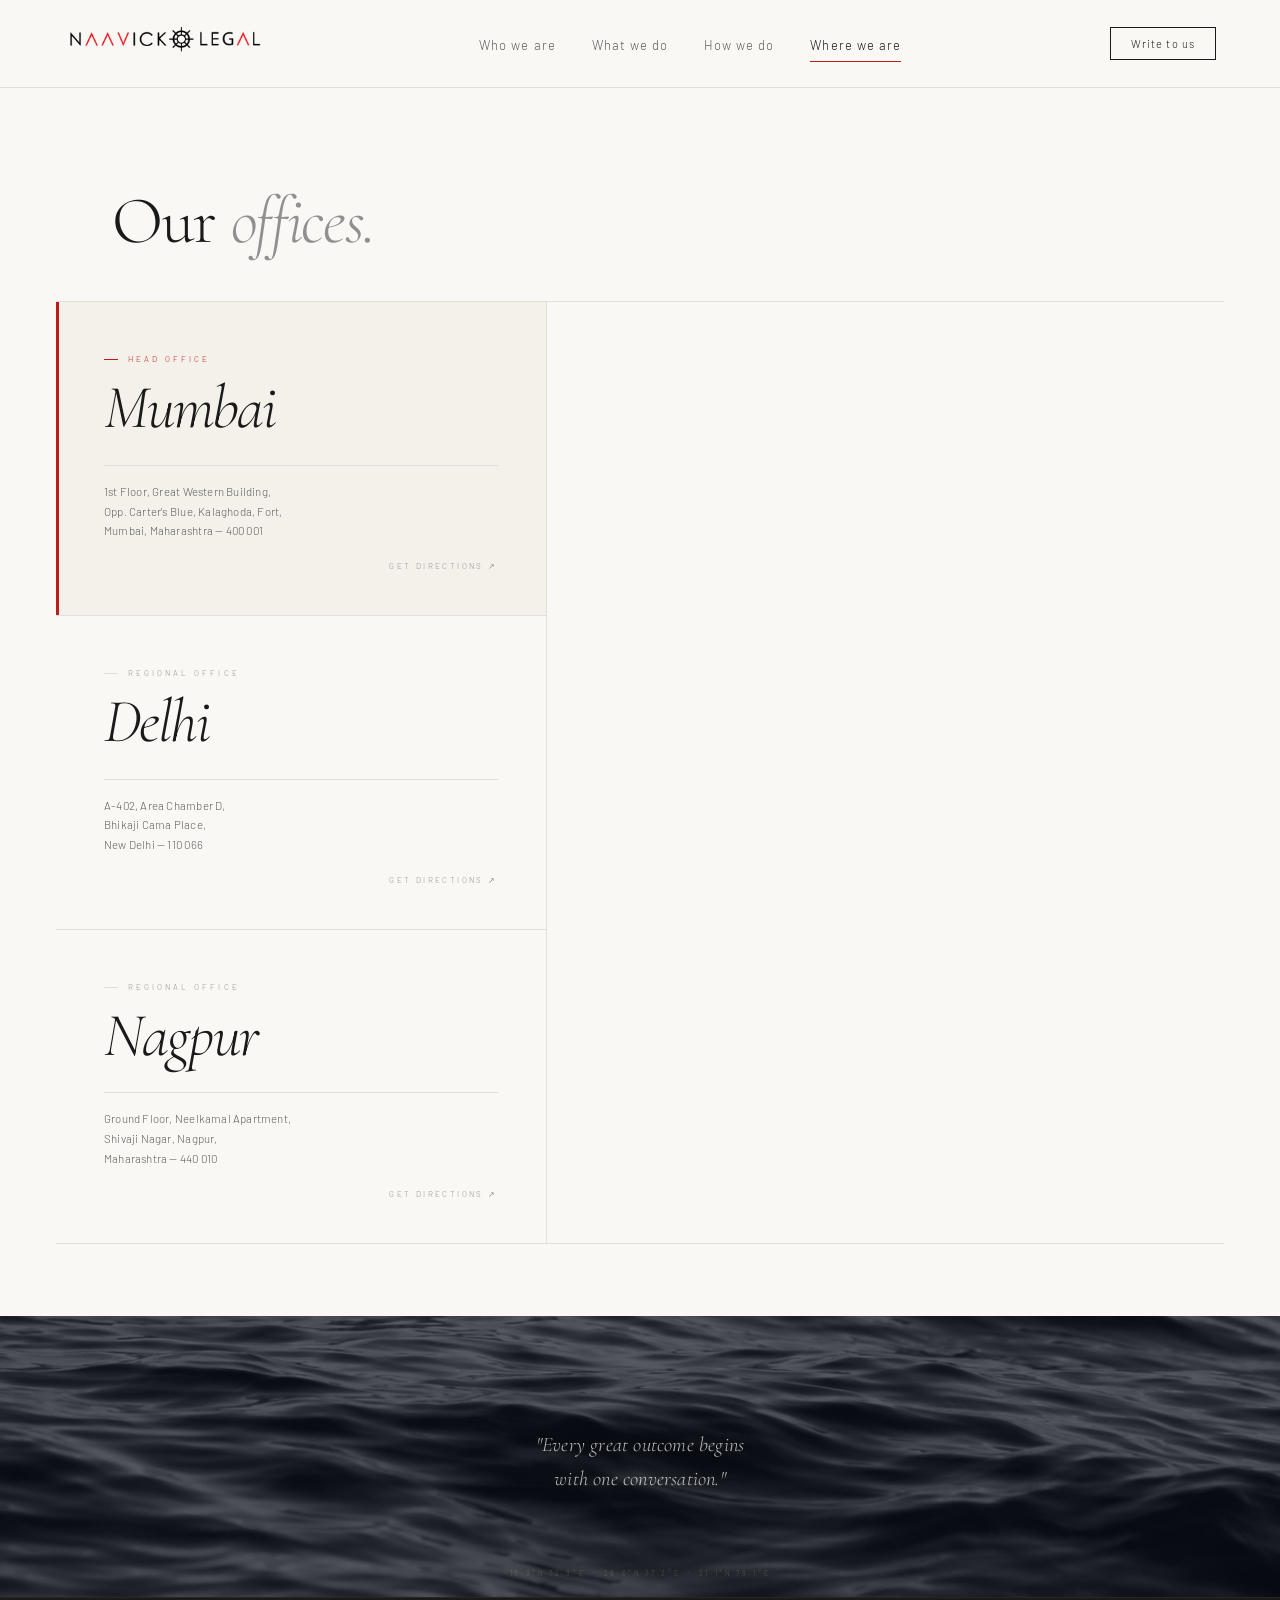
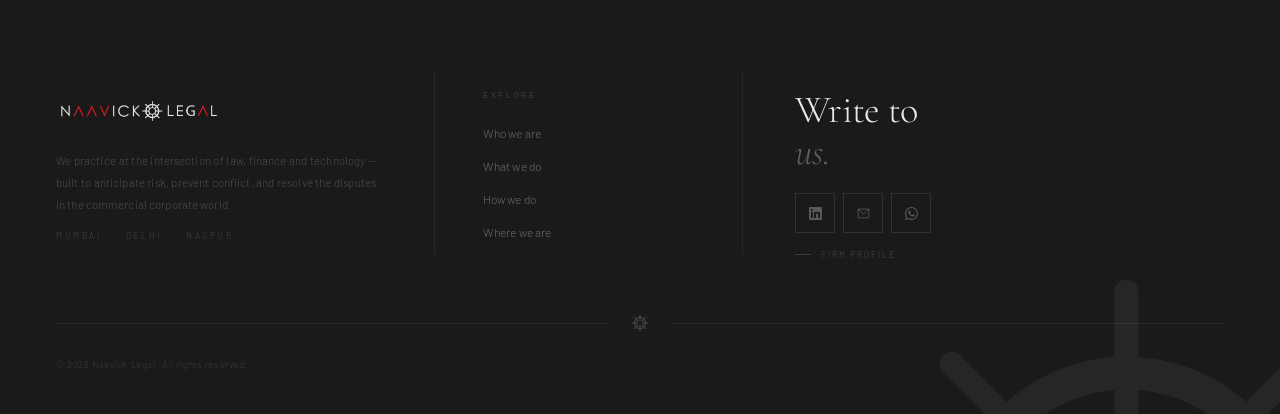
==== contact.html @ d9c9174e "Redesign contact page: water parallax closing, viewport-fit offices section - Replace closing statem" ====
<!DOCTYPE html>
<html lang="en">
<head>
<meta charset="UTF-8">
<meta name="viewport" content="width=device-width, initial-scale=1.0">
<title>Where We Are — Naavick Legal</title>
<link href="https://fonts.googleapis.com/css2?family=Cormorant+Garamond:ital,wght@0,300;0,400;0,500;1,300;1,400;1,500&family=Barlow:wght@100;200;300;400;500&display=swap" rel="stylesheet">
<link rel="stylesheet" href="style.css">
<style>

/* ── CHAPTER PATTERN ── */
.chap-band{
  padding:112px 56px 44px;
  border-bottom:0.5px solid var(--mist);
  position:relative;
}
.chap-h{
  font-family:'Cormorant Garamond',serif;
  font-weight:300;font-size:clamp(42px,5.2vw,72px);
  color:var(--ch);line-height:1.1;letter-spacing:-0.02em;
}
.chap-h em{font-style:italic;color:var(--st);}

/* ── OFFICES — light left / map right ── */
.where-inner{
  display:grid;
  grid-template-columns:42% 58%;
  border-bottom:0.5px solid var(--mist);
}
.office-list{
  background:var(--ww);
  border-right:0.5px solid var(--mist);
  display:flex;flex-direction:column;
}
.office-card{
  padding:52px 48px 44px;
  border-bottom:0.5px solid var(--mist);
  cursor:pointer;
  box-shadow:inset 3px 0 0 transparent;
  transition:box-shadow 0.35s ease,background 0.8s ease;
  position:relative;overflow:hidden;
  display:flex;flex-direction:column;
}
.office-card:last-child{border-bottom:none;}
/* court photo — reveals on hover */
.oc-img{
  position:absolute;inset:0;width:100%;height:100%;
  object-fit:cover;opacity:0;
  filter:grayscale(100%) brightness(0.45) contrast(1.1);
  transition:opacity 0.9s ease;pointer-events:none;z-index:0;
}
.office-card:hover{background:var(--ch);}
.office-card:hover .oc-img{opacity:1;}
.office-card.active{background:var(--iv);box-shadow:inset 3px 0 0 var(--crim);}
/* z-stacking */
.oc-header,.oc-city,.oc-addr,.oc-footer{position:relative;z-index:2;}
/* header row: label + index */
.oc-header{
  display:flex;justify-content:space-between;align-items:center;
  margin-bottom:16px;
}
.oc-tag{
  font-family:'Barlow',sans-serif;
  font-size:8px;letter-spacing:0.38em;text-transform:uppercase;
  color:var(--st);font-weight:300;
  display:flex;align-items:center;gap:10px;
  transition:color 0.6s ease;
}
.oc-tag::before{
  content:'';display:block;width:14px;height:0.5px;
  background:var(--mist);transition:background 0.6s ease;
}
.office-card.active .oc-tag{color:var(--crim);}
.office-card.active .oc-tag::before{background:var(--crim);}
.office-card:hover .oc-tag{color:rgba(255,255,255,0.55);}
.office-card:hover .oc-tag::before{background:rgba(255,255,255,0.3);}
.oc-index{
  font-family:'Barlow',sans-serif;font-size:9px;letter-spacing:0.16em;
  color:var(--mist);font-weight:300;transition:color 0.6s ease;
}
.office-card:hover .oc-index{color:rgba(255,255,255,0.2);}
/* city name — the visual anchor, large italic serif */
.oc-city{
  font-family:'Cormorant Garamond',serif;font-weight:300;font-style:italic;
  font-size:clamp(46px,4.8vw,68px);
  color:var(--ch);line-height:0.92;letter-spacing:-0.03em;
  margin-bottom:28px;
  transition:color 0.6s ease,text-shadow 0.6s ease;
}
.office-card:hover .oc-city{color:#fff;text-shadow:0 2px 20px rgba(0,0,0,0.9);}
/* address */
.oc-addr{
  font-size:11.5px;color:var(--mid);font-weight:300;
  line-height:1.72;letter-spacing:0.018em;
  border-top:0.5px solid var(--mist);padding-top:16px;
  margin-bottom:20px;
  transition:color 0.6s ease,border-color 0.6s ease;
}
.office-card:hover .oc-addr{color:rgba(255,255,255,0.72);border-top-color:rgba(255,255,255,0.15);}
/* footer: court note + directions */
.oc-footer{
  display:flex;justify-content:space-between;align-items:flex-end;
  margin-top:auto;
}
.oc-note{
  font-family:'Barlow',sans-serif;font-size:7.5px;
  letter-spacing:0.26em;text-transform:uppercase;
  color:transparent;font-weight:300;transition:color 0.6s ease;
}
.office-card:hover .oc-note{color:rgba(255,255,255,0.42);}
.oc-dir{
  font-family:'Barlow',sans-serif;font-size:8px;letter-spacing:0.3em;
  text-transform:uppercase;color:var(--st);
  text-decoration:none;transition:color 0.3s ease;flex-shrink:0;
}
.office-card:hover .oc-dir{color:rgba(255,255,255,0.65);}
.office-card:hover .oc-dir:hover{color:#fff;}
/* map panel */
.map-panel{position:relative;overflow:hidden;min-height:72vh;}
.city-map{
  position:absolute;inset:0;width:100%;height:100%;border:none;
  filter:grayscale(80%) contrast(1.04);opacity:0;
  transition:opacity 0.65s ease,filter 0.65s ease;pointer-events:none;
}
.city-map.active{opacity:1;pointer-events:auto;filter:grayscale(50%) contrast(1.04);}
.city-map.active:hover{filter:grayscale(0%) contrast(1.03);}

@media(max-width:960px){
  .where-inner{grid-template-columns:1fr;}
  .office-list{border-right:none;}
  .map-panel{min-height:320px;}
  .chap-band{padding:80px 28px 40px;}
  .office-card{padding:40px 28px 36px;}
  .oc-city{font-size:clamp(40px,9vw,60px);}
}

/* ── PULL-QUOTE CLOSING ── */
.pull-close{
  position:relative;overflow:hidden;
  padding:112px 56px 100px;
  text-align:center;
  display:flex;align-items:center;justify-content:center;
}
/* water image — oversized for strong parallax travel */
.pull-close-water{
  position:absolute;
  left:0;right:0;
  top:-40%;height:180%;
  pointer-events:none;will-change:transform;
  background:url('water texture.jpg') center center / cover no-repeat;
}
/* dark overlay so text reads over photo */
.pull-close::after{
  content:'';position:absolute;inset:0;pointer-events:none;z-index:1;
  background:rgba(4,10,20,0.58);
}
.pull-close-inner{position:relative;z-index:2;}
.pull-close-coords{
  position:absolute;bottom:20px;left:0;right:0;
  text-align:center;z-index:2;pointer-events:none;
  font-family:'Barlow',sans-serif;font-size:7px;letter-spacing:0.38em;
  text-transform:uppercase;color:rgba(255,255,255,0.2);font-weight:300;
}
.pull-close-quote{
  font-family:'Cormorant Garamond',serif;font-style:italic;font-weight:300;
  font-size:clamp(16px,1.6vw,22px);
  color:rgba(255,255,255,0.72);line-height:1.7;letter-spacing:0.01em;
  max-width:560px;margin:0 auto;
}
@media(max-width:960px){
  .pull-close{padding:36px 28px 32px;}
  .pull-close-quote{font-size:clamp(26px,7vw,40px);}
}
</style>
</head>
<body>

<!-- NAV -->
<nav class="site-nav light" id="siteNav">
  <a href="index.html" class="nav-logo">
    <img class="nav-logo-img nav-logo-white" src="brand assets/logo1-white.png" alt="Naavick Legal">
    <img class="nav-logo-img nav-logo-black" src="brand assets/logo1-black.png" alt="Naavick Legal">
  </a>
  <ul class="nav-links">
    <li><a href="who-we-are.html">Who we are</a></li>
    <li><a href="work.html">What we do</a></li>
    <li><a href="our-dna.html">How we do</a></li>
    <li><a href="contact.html" class="active">Where we are</a></li>
  </ul>
  <a href="mailto:office@naavick.com" class="nav-cta">Write to us</a>
  <div class="nav-mobile-btn" onclick="openMenu()"><span></span><span></span></div>
</nav>

<!-- MOBILE MENU -->
<div class="mobile-menu" id="mobileMenu">
  <div class="mobile-close" onclick="closeMenu()">Close ✕</div>
  <ul class="mobile-nav-links">
    <li><a href="who-we-are.html">Who we are</a></li>
    <li><a href="work.html">What we do</a></li>
    <li><a href="our-dna.html">How we do</a></li>
    <li><a href="contact.html">Where we are</a></li>
  </ul>
  <div class="mobile-nav-contact">
    office@naavick.com<br>+91 730 698 6335<br>Mumbai · Delhi · Nagpur
  </div>
</div>

<!-- HEADING -->
<section style="background:var(--ww);">
  <div class="chap-band">
    <h1 class="chap-h reveal">Our <em>offices.</em></h1>
  </div>

  <!-- OFFICES SPLIT — cards left, interactive map right -->
  <div class="where-inner">

    <!-- left: office cards -->
    <div class="office-list">

      <div class="office-card active reveal" data-city="0">
        <img class="oc-img" src="Bombay High Court.jpg" alt="">
        <div class="oc-header">
          <div class="oc-tag">Head Office</div>
        </div>
        <div class="oc-city">Mumbai</div>
        <div class="oc-addr">1st Floor, Great Western Building,<br>Opp. Carter's Blue, Kalaghoda, Fort,<br>Mumbai, Maharashtra — 400 001</div>
        <div class="oc-footer">
          <span class="oc-note">Bombay High Court · Original Side</span>
          <a class="oc-dir" href="https://maps.google.com/maps?q=Great+Western+Building,+Kalaghoda,+Fort,+Mumbai+400001" target="_blank" rel="noopener">Get directions ↗</a>
        </div>
      </div>

      <div class="office-card reveal reveal-d1" data-city="1">
        <img class="oc-img" src="Delhi Supreme Court.jpg" alt="" style="object-position:top;">
        <div class="oc-header">
          <div class="oc-tag">Regional Office</div>
        </div>
        <div class="oc-city">Delhi</div>
        <div class="oc-addr">A-402, Area Chamber D,<br>Bhikaji Cama Place,<br>New Delhi — 110 066</div>
        <div class="oc-footer">
          <span class="oc-note">Supreme Court of India</span>
          <a class="oc-dir" href="https://maps.google.com/maps?q=A-402,+Bhikaji+Cama+Place,+New+Delhi+110066" target="_blank" rel="noopener">Get directions ↗</a>
        </div>
      </div>

      <div class="office-card reveal reveal-d2" data-city="2">
        <img class="oc-img" src="High Court, Nagpur Bench.jpg" alt="">
        <div class="oc-header">
          <div class="oc-tag">Regional Office</div>
        </div>
        <div class="oc-city">Nagpur</div>
        <div class="oc-addr">Ground Floor, Neelkamal Apartment,<br>Shivaji Nagar, Nagpur,<br>Maharashtra — 440 010</div>
        <div class="oc-footer">
          <span class="oc-note">Nagpur Bench · Bombay High Court</span>
          <a class="oc-dir" href="https://maps.google.com/maps?q=Neelkamal+Apartment,+Shivaji+Nagar,+Nagpur+440010" target="_blank" rel="noopener">Get directions ↗</a>
        </div>
      </div>

    </div>

    <!-- right: large interactive map — fades between cities -->
    <div class="map-panel">
      <iframe class="city-map active"
        src="https://maps.google.com/maps?q=Great+Western+Building,+Kalaghoda,+Fort,+Mumbai,+Maharashtra+400001&t=&z=16&ie=UTF8&iwloc=&output=embed"
        loading="lazy" referrerpolicy="no-referrer-when-downgrade"></iframe>
      <iframe class="city-map"
        src="https://maps.google.com/maps?q=Bhikaji+Cama+Place,+New+Delhi+110066&t=&z=15&ie=UTF8&iwloc=&output=embed"
        loading="lazy" referrerpolicy="no-referrer-when-downgrade"></iframe>
      <iframe class="city-map"
        src="https://maps.google.com/maps?q=Shivaji+Nagar,+Nagpur,+Maharashtra+440010&t=&z=15&ie=UTF8&iwloc=&output=embed"
        loading="lazy" referrerpolicy="no-referrer-when-downgrade"></iframe>
    </div>

  </div>

</section>

<!-- CLOSING PULL QUOTE -->
<section class="pull-close">
  <div class="pull-close-water" id="pullWater" aria-hidden="true"></div>
  <div class="pull-close-inner">
    <p class="pull-close-quote reveal">"Every great outcome begins<br>with one conversation."</p>
  </div>
  <span class="pull-close-coords" aria-hidden="true">18.9°N 72.8°E &nbsp;·&nbsp; 28.6°N 77.2°E &nbsp;·&nbsp; 21.1°N 79.1°E</span>
</section>

<!-- FOOTER -->
<footer>
  <img class="footer-ghost-wheel" src="brand assets/wheel-element-white.png" aria-hidden="true" alt="">
  <div class="footer-main">
    <div class="footer-brand">
      <img src="brand assets/logo1-white.png" class="footer-logo" alt="Naavick Legal">
      <p class="footer-tagline">We practice at the intersection of law, finance and technology — built to anticipate risk, prevent conflict, and resolve the disputes in the commercial corporate world.</p>
      <div class="footer-cities">
        <span>Mumbai</span><span class="footer-city-sep">·</span>
        <span>Delhi</span><span class="footer-city-sep">·</span>
        <span>Nagpur</span>
      </div>
    </div>
    <div class="footer-nav-col">
      <div class="footer-col-title">Explore</div>
      <ul class="footer-links">
        <li><a href="who-we-are.html">Who we are</a></li>
        <li><a href="work.html">What we do</a></li>
        <li><a href="our-dna.html">How we do</a></li>
        <li><a href="contact.html">Where we are</a></li>
      </ul>
    </div>
    <div class="footer-cta-col">
      <h3 class="footer-cta-h">Write to<br><em>us.</em></h3>
      <div class="footer-icons">
        <a href="https://www.linkedin.com/company/naavicklegal" target="_blank" class="footer-icon" aria-label="LinkedIn">
          <svg width="13" height="13" viewBox="0 0 24 24" fill="currentColor"><path d="M20.447 20.452h-3.554v-5.569c0-1.328-.027-3.037-1.852-3.037-1.853 0-2.136 1.445-2.136 2.939v5.667H9.351V9h3.414v1.561h.046c.477-.9 1.637-1.85 3.37-1.85 3.601 0 4.267 2.37 4.267 5.455v6.286zM5.337 7.433a2.062 2.062 0 01-2.063-2.065 2.064 2.064 0 112.063 2.065zm1.782 13.019H3.555V9h3.564v11.452zM22.225 0H1.771C.792 0 0 .774 0 1.729v20.542C0 23.227.792 24 1.771 24h20.451C23.2 24 24 23.227 24 22.271V1.729C24 .774 23.2 0 22.222 0h.003z"/></svg>
        </a>
        <a href="mailto:office@naavick.com" class="footer-icon" aria-label="Email">
          <svg width="13" height="13" viewBox="0 0 24 24" fill="none" stroke="currentColor" stroke-width="1.5"><rect x="2" y="4" width="20" height="16" rx="1"/><polyline points="2,4 12,13 22,4"/></svg>
        </a>
        <a href="https://wa.me/919644532091" target="_blank" class="footer-icon" aria-label="WhatsApp"><svg width="13" height="13" viewBox="0 0 24 24" fill="currentColor"><path d="M17.472 14.382c-.297-.149-1.758-.867-2.03-.967-.273-.099-.471-.148-.67.15-.197.297-.767.966-.94 1.164-.173.199-.347.223-.644.075-.297-.15-1.255-.463-2.39-1.475-.883-.788-1.48-1.761-1.653-2.059-.173-.297-.018-.458.13-.606.134-.133.298-.347.446-.52.149-.174.198-.298.298-.497.099-.198.05-.371-.025-.52-.075-.149-.669-1.612-.916-2.207-.242-.579-.487-.5-.669-.51-.173-.008-.371-.01-.57-.01-.198 0-.52.074-.792.372-.272.297-1.04 1.016-1.04 2.479 0 1.462 1.065 2.875 1.213 3.074.149.198 2.096 3.2 5.077 4.487.709.306 1.262.489 1.694.625.712.227 1.36.195 1.871.118.571-.085 1.758-.719 2.006-1.413.248-.694.248-1.289.173-1.413-.074-.124-.272-.198-.57-.347m-5.421 7.403h-.004a9.87 9.87 0 01-5.031-1.378l-.361-.214-3.741.982.998-3.648-.235-.374a9.86 9.86 0 01-1.51-5.26c.001-5.45 4.436-9.884 9.888-9.884 2.64 0 5.122 1.03 6.988 2.898a9.825 9.825 0 012.893 6.994c-.003 5.45-4.437 9.884-9.885 9.884m8.413-18.297A11.815 11.815 0 0012.05 0C5.495 0 .16 5.335.157 11.892c0 2.096.547 4.142 1.588 5.945L.057 24l6.305-1.654a11.882 11.882 0 005.683 1.448h.005c6.554 0 11.89-5.335 11.893-11.893a11.821 11.821 0 00-3.48-8.413z"/></svg></a>
      </div>
      <a href="Naavick_Legal_Profile.pdf" target="_blank" class="footer-profile-bar">Firm Profile</a>
    </div>
  </div>
  <div class="footer-divider">
    <div class="footer-div-line"></div>
    <div class="footer-div-wheel">
      <img src="brand assets/wheel-element-white.png" class="footer-div-wheel-img" aria-hidden="true" alt="">
    </div>
    <div class="footer-div-line"></div>
  </div>
  <div class="footer-bottom">
    <span class="footer-copy">© 2026 Naavick Legal. All rights reserved.</span>
  </div>
</footer>

<script src="script.js"></script>
<script>
(function(){

  /* map switching */
  var cards = document.querySelectorAll('.office-card');
  var maps  = document.querySelectorAll('.city-map');
  cards.forEach(function(card,i){
    card.addEventListener('click',function(e){
      if(e.target.classList.contains('oc-dir')) return;
      cards.forEach(function(c){c.classList.remove('active');});
      maps.forEach(function(m){m.classList.remove('active');});
      card.classList.add('active');
      if(maps[i]) maps[i].classList.add('active');
    });
  });

  /* strong parallax on water photo */
  var water=document.getElementById('pullWater');
  if(water){
    var waterSec=water.closest('section');
    function driftWater(){
      var r=waterSec.getBoundingClientRect(),vh=window.innerHeight;
      if(r.bottom<0||r.top>vh) return;
      var p=(vh-r.top)/(r.height+vh);
      water.style.transform='translateY('+((p-0.5)*320)+'px)';
    }
    window.addEventListener('scroll',driftWater,{passive:true});
    driftWater();
  }

})();
</script>
</body>
</html>
---- style.css ----
/* ═════════════════════════════════════════════
   NAAVICK LEGAL — Global Stylesheet
   Direction A · Ultra Minimal Corporate Luxury
   ═════════════════════════════════════════════ */

*,*::before,*::after{margin:0;padding:0;box-sizing:border-box}

:root{
  --ink:#0D0D0D;
  --ch:#1A1A1A;
  --gph:#222;
  --sl:#363636;
  --mid:#5E5E5E;
  --st:#909090;
  --sv:#BDBDBD;
  --mist:#E2DFDA;
  --ln:#EDEBE4;
  --iv:#F4F1EA;
  --ww:#F9F8F4;
  --cr:#FCFBF8;
  --crim:#BF1B1B;
  --crim-deep:#9A1515;
  --navy:#0A1726;
  --gold:#B08D57;
}

html{scroll-behavior:smooth;font-size:16px;overflow-x:clip;}

body{
  font-family:'Barlow',sans-serif;
  font-weight:300;
  background:var(--ww);
  color:var(--ch);
  -webkit-font-smoothing:antialiased;
  overflow-x:hidden;
}

::selection{background:var(--crim);color:var(--ww)}

a{color:inherit;text-decoration:none}
button{font-family:inherit;cursor:pointer;border:none;background:none;color:inherit}

/* ─── INLINE WHEEL SVG (used as monogram) ─── */
.wheel-svg{display:block;flex-shrink:0}

/* ─── NAV ─── */
nav.site-nav{
  position:fixed;top:0;left:0;right:0;z-index:200;
  height:88px;
  display:flex;align-items:center;justify-content:space-between;
  padding:0 64px;
  transition:background .35s ease,border-color .35s ease;
}
nav.site-nav.scrolled,
nav.site-nav.light{
  background:rgba(249,248,244,0.96);
  backdrop-filter:blur(16px);
  border-bottom:0.5px solid var(--mist);
}
.nav-logo{
  display:flex;align-items:center;gap:10px;
  font-family:'Cormorant Garamond',serif;
  font-weight:300;font-size:15px;
  letter-spacing:0.2em;text-transform:uppercase;
  color:rgba(255,255,255,0.92);
  transition:color .3s;
}
.nav-logo .r{color:var(--crim)}
nav.site-nav.scrolled .nav-logo,
nav.site-nav.light .nav-logo{color:var(--ch)}

.nav-logo-img{
  height:110px;width:auto;display:block;
  transition:opacity .3s;
}
.nav-logo-black{display:none}
nav.site-nav.scrolled .nav-logo-white,
nav.site-nav.light .nav-logo-white{display:none}
nav.site-nav.scrolled .nav-logo-black,
nav.site-nav.light .nav-logo-black{display:block}

.nav-links{display:flex;align-items:center;gap:36px;list-style:none}
.nav-links a{
  font-size:13px;letter-spacing:0.08em;text-transform:none;
  color:rgba(255,255,255,0.5);font-weight:300;
  transition:color .2s;
  position:relative;
  padding:6px 0;
}
nav.site-nav.scrolled .nav-links a,
nav.site-nav.light .nav-links a{color:var(--mid)}
.nav-links a:hover{color:rgba(255,255,255,0.95)}
nav.site-nav.scrolled .nav-links a:hover,
nav.site-nav.light .nav-links a:hover{color:var(--ch)}
.nav-links a.active{color:rgba(255,255,255,0.95)}
nav.site-nav.scrolled .nav-links a.active,
nav.site-nav.light .nav-links a.active{color:var(--ch)}
.nav-links a.active::after{
  content:'';position:absolute;bottom:-2px;left:0;right:0;
  height:0.5px;background:var(--crim);
}

.nav-cta{
  font-size:11px;letter-spacing:0.1em;text-transform:none;
  color:rgba(255,255,255,0.88);font-weight:300;
  border:0.5px solid rgba(255,255,255,0.3);
  padding:9px 20px;transition:all .22s;
}
nav.site-nav.scrolled .nav-cta,
nav.site-nav.light .nav-cta{color:var(--ch);border-color:var(--ch)}
.nav-cta:hover{background:rgba(255,255,255,0.1)}
nav.site-nav.scrolled .nav-cta:hover,
nav.site-nav.light .nav-cta:hover{background:var(--ch);color:var(--ww)}

.nav-mobile-btn{
  display:none;flex-direction:column;gap:5px;
  cursor:pointer;padding:6px;
}
.nav-mobile-btn span{
  display:block;width:22px;height:0.5px;
  background:rgba(255,255,255,0.85);transition:background .3s;
}
nav.site-nav.scrolled .nav-mobile-btn span,
nav.site-nav.light .nav-mobile-btn span{background:var(--ch)}

/* ─── MOBILE MENU ─── */
.mobile-menu{
  position:fixed;top:0;right:0;width:100%;height:100vh;
  background:var(--ch);z-index:500;
  display:flex;flex-direction:column;justify-content:center;
  padding:0 40px;
  transform:translateX(100%);
  transition:transform .45s cubic-bezier(0.16,1,0.3,1);
}
.mobile-menu.open{transform:translateX(0)}
.mobile-close{
  position:absolute;top:24px;right:28px;
  font-size:10px;letter-spacing:0.22em;text-transform:uppercase;
  color:rgba(255,255,255,0.45);font-weight:300;
  cursor:pointer;transition:color .2s;
}
.mobile-close:hover{color:rgba(255,255,255,0.9)}
.mobile-nav-links{list-style:none}
.mobile-nav-links li{border-bottom:0.5px solid rgba(255,255,255,0.07)}
.mobile-nav-links a{
  display:block;padding:24px 0;
  font-family:'Cormorant Garamond',serif;
  font-weight:300;font-size:clamp(32px,6vw,52px);
  color:rgba(255,255,255,0.78);
  letter-spacing:-0.015em;transition:color .2s;
}
.mobile-nav-links a:hover{color:rgba(255,255,255,0.98)}
.mobile-nav-contact{
  margin-top:40px;
  font-size:10px;letter-spacing:0.18em;text-transform:uppercase;
  color:rgba(255,255,255,0.28);font-weight:300;line-height:1.9;
}

/* ─── SECTIONS ─── */
section{padding:72px 56px;display:flex;flex-direction:column;justify-content:flex-start;scroll-margin-top:120px;}
.sec{padding:72px 56px;border-bottom:0.5px solid var(--mist);position:relative;display:flex;flex-direction:column;justify-content:flex-start;}
.sec-dark{background:var(--ch);border-color:rgba(255,255,255,0.06);}
.sec-navy{background:var(--navy);border-color:rgba(255,255,255,0.05);}
.sec-alt{background:var(--iv);}
.sec-ink{background:var(--ink);border-color:rgba(255,255,255,0.04);}

.ch-label{
  font-size:9px;letter-spacing:0.44em;text-transform:uppercase;
  color:var(--st);font-weight:400;
  display:flex;align-items:center;gap:14px;
  margin-bottom:24px;
}
.ch-label::before{
  content:'';display:block;
  width:18px;height:0.5px;background:var(--crim);flex-shrink:0;
}
.ch-label.l{color:rgba(255,255,255,0.25)}

.sh{
  font-family:'Cormorant Garamond',serif;
  font-weight:300;font-size:clamp(42px,5.2vw,72px);
  color:var(--ch);line-height:1.1;letter-spacing:-0.02em;margin-bottom:28px;
}
.sh.l{color:rgba(255,255,255,0.93)}
.sh em{font-style:italic;color:var(--st)}
.sh.l em{color:rgba(255,255,255,0.28)}

.section-intro{
  font-size:15px;color:var(--mid);
  line-height:1.8;font-weight:300;
  max-width:560px;margin-top:0;margin-bottom:40px;
}
.section-intro.l{color:rgba(255,255,255,0.4)}

/* ─── MARQUEE ─── */
.marquee-wrap{
  background:var(--crim);
  height:44px;overflow:hidden;
  display:flex;align-items:center;
}
.marquee-track{
  display:flex;gap:0;
  animation:marquee 32s linear infinite;
  white-space:nowrap;
}
.marquee-item{
  font-size:9px;letter-spacing:0.32em;text-transform:uppercase;
  color:rgba(255,255,255,0.78);font-weight:300;
  padding:0 32px;
  border-right:0.5px solid rgba(255,255,255,0.2);
}
@keyframes marquee{
  from{transform:translateX(0)}
  to{transform:translateX(-50%)}
}

/* ─── FOOTER ─── */
footer{
  background:var(--ch);
  padding:72px 56px 44px;
  border-top:0.5px solid rgba(255,255,255,0.05);
  position:relative;overflow:hidden;
}
.footer-ghost-wheel{
  position:absolute;
  right:-14vw;top:50%;
  width:52vw;height:52vw;
  opacity:0.055;pointer-events:none;
  object-fit:contain;
  transform-origin:center center;
  animation:footerWheelSpin 400s linear infinite;
}
@keyframes footerWheelSpin{
  from{transform:translateY(-50%) rotate(0deg)}
  to{transform:translateY(-50%) rotate(360deg)}
}
.footer-main{
  display:grid;
  grid-template-columns:1.1fr 0.9fr 1.4fr;
  gap:0;align-items:start;
}
.footer-logo{
  height:90px;width:auto;display:block;
  margin-bottom:0;opacity:0.88;
}
.footer-brand{padding-right:52px;}
.footer-nav-col{
  padding:20px 48px 0;
  border-left:0.5px solid rgba(255,255,255,0.06);
  border-right:0.5px solid rgba(255,255,255,0.06);
}
.footer-cta-col{padding-left:52px;padding-top:20px;}
.footer-tagline{
  font-size:11.5px;color:rgba(255,255,255,0.22);
  font-weight:300;line-height:1.9;
  max-width:320px;letter-spacing:0.01em;margin-bottom:14px;margin-top:-10px;
  text-align:justify;
}
.footer-cities{
  display:flex;align-items:center;gap:10px;
  font-size:8.5px;letter-spacing:0.3em;text-transform:uppercase;
  color:rgba(255,255,255,0.18);font-weight:300;
}
.footer-city-sep{color:var(--crim);}
.footer-col-title{
  font-size:8px;letter-spacing:0.34em;text-transform:uppercase;
  color:rgba(255,255,255,0.2);font-weight:400;margin-bottom:22px;
}
.footer-links{list-style:none;}
.footer-links li{margin-bottom:14px;}
.footer-links a{
  font-size:12px;color:rgba(255,255,255,0.35);
  font-weight:300;transition:color .2s;letter-spacing:0.01em;
  text-decoration:none;
}
.footer-links a:hover{color:rgba(255,255,255,0.82);}
.footer-cta-h{
  font-family:'Cormorant Garamond',serif;
  font-weight:300;font-size:clamp(28px,3vw,42px);
  color:rgba(255,255,255,0.9);line-height:1.08;
  letter-spacing:-0.018em;margin-bottom:20px;
}
.footer-cta-h em{
  display:block;font-style:italic;
  color:rgba(255,255,255,0.3);
}
.footer-profile-bar{
  display:inline-flex;align-items:center;gap:10px;
  margin-top:16px;
  font-size:8.5px;letter-spacing:0.22em;text-transform:uppercase;
  color:rgba(255,255,255,0.22);font-weight:300;
  text-decoration:none;
  transition:color .22s;
}
.footer-profile-bar::before{
  content:'';display:block;
  width:16px;height:0.5px;
  background:rgba(255,255,255,0.15);
  flex-shrink:0;
  transition:background .22s,width .22s;
}
.footer-profile-bar:hover{color:rgba(255,255,255,0.5);}
.footer-profile-bar:hover::before{background:var(--crim);width:22px;}
.footer-icons{display:flex;gap:8px;}
.footer-icon{
  width:40px;height:40px;
  border:0.5px solid rgba(255,255,255,0.1);
  display:flex;align-items:center;justify-content:center;
  text-decoration:none;color:rgba(255,255,255,0.28);
  transition:border-color .22s,color .22s;
}
.footer-icon:hover{
  border-color:rgba(255,255,255,0.28);
  color:rgba(255,255,255,0.72);
}
.footer-divider{
  display:flex;align-items:center;
  margin:52px 0 24px;
}
.footer-div-line{flex:1;height:0.5px;background:rgba(255,255,255,0.07);}
.footer-div-wheel{
  padding:0 20px;
  display:flex;align-items:center;
}
.footer-div-wheel-img{
  width:22px;height:22px;
  object-fit:contain;
  opacity:0.2;
}
.footer-bottom{
  display:flex;justify-content:space-between;align-items:center;
  flex-wrap:wrap;gap:16px;
}
.footer-copy{
  font-size:9.5px;color:rgba(255,255,255,0.14);
  font-weight:300;letter-spacing:0.06em;
}
.footer-legal{
  font-size:9.5px;color:rgba(255,255,255,0.1);
  font-weight:300;letter-spacing:0.04em;
}

/* ─── REVEAL ON SCROLL ─── */
.reveal{
  opacity:0;transform:translateY(24px);
  transition:opacity .65s ease,transform .65s ease;
}
.reveal.visible{opacity:1;transform:translateY(0)}
.reveal-d1{transition-delay:80ms}
.reveal-d2{transition-delay:160ms}
.reveal-d3{transition-delay:240ms}
.reveal-d4{transition-delay:320ms}
.reveal-d5{transition-delay:400ms}

/* ─── BUTTONS ─── */
.btn{
  display:inline-block;
  font-family:'Barlow',sans-serif;
  font-size:10px;font-weight:300;
  letter-spacing:0.2em;text-transform:uppercase;
  padding:13px 28px;transition:all .22s;
  border:0.5px solid var(--ch);
  color:var(--ch);
}
.btn:hover{background:var(--ch);color:var(--ww)}
.btn-dark{border-color:rgba(255,255,255,0.3);color:rgba(255,255,255,0.85)}
.btn-dark:hover{background:rgba(255,255,255,0.08);color:var(--ww)}
.btn-ghost{
  font-size:10px;letter-spacing:0.16em;text-transform:uppercase;
  color:var(--st);font-weight:300;transition:color .2s;
}
.btn-ghost:hover{color:var(--ch)}
.btn-ghost.l{color:rgba(255,255,255,0.32)}
.btn-ghost.l:hover{color:rgba(255,255,255,0.85)}

/* ─── PAGE HEADER (used on inner pages) ─── */
.page-header{
  min-height:calc(100vh - 88px);
  background:var(--ch);
  display:flex;flex-direction:column;justify-content:center;
  padding:88px 56px 88px;
  position:relative;overflow:hidden;
}
.page-header-grid{
  position:absolute;inset:0;
  background-image:
    linear-gradient(rgba(255,255,255,0.02) 1px,transparent 1px),
    linear-gradient(90deg,rgba(255,255,255,0.02) 1px,transparent 1px);
  background-size:80px 80px;pointer-events:none;
}
.page-header-wheel{
  position:absolute;
  right:-6vw;top:50%;
  transform:translateY(-50%);
  width:42vw;height:42vw;
  opacity:0.035;pointer-events:none;
}
.page-eyebrow{
  font-size:9px;letter-spacing:0.42em;text-transform:uppercase;
  color:rgba(255,255,255,0.3);font-weight:300;margin-bottom:32px;
  position:relative;
}
.page-title{
  font-family:'Cormorant Garamond',serif;
  font-weight:300;font-size:clamp(48px,8vw,110px);
  color:rgba(255,255,255,0.95);
  line-height:0.94;letter-spacing:-0.025em;
  position:relative;max-width:920px;
}
.page-title em{font-style:italic;color:rgba(255,255,255,0.3)}
.page-subtitle{
  font-size:14px;color:rgba(255,255,255,0.4);
  line-height:1.9;font-weight:300;
  max-width:520px;margin-top:32px;position:relative;
}

/* ─── RESPONSIVE ─── */
@media(max-width:960px){
  nav.site-nav{padding:0 28px}
  .nav-links,.nav-cta{display:none}
  .nav-mobile-btn{display:flex}
  .sec{padding:72px 28px}
  .page-header{padding:120px 28px 60px}
  footer{padding:56px 28px 32px}
  .footer-main{grid-template-columns:1fr 1fr;gap:0}
  .footer-brand{padding-right:32px;}
  .footer-nav-col{padding:0 32px;}
  .footer-cta-col{padding-left:0;border-left:none;grid-column:1/-1;border-top:0.5px solid rgba(255,255,255,0.06);padding-top:32px;margin-top:32px;}
  .footer-cta-h{font-size:clamp(24px,4vw,36px);}
}
@media(max-width:600px){
  .footer-main{grid-template-columns:1fr;}
  .footer-bottom{flex-direction:column;align-items:flex-start;}
}

/* ─── PAGE TRANSITION ─── */
#pt{
  position:fixed;inset:0;z-index:9999;
  background:rgba(10,10,10,0.76);
  backdrop-filter:blur(18px) saturate(0.12);
  -webkit-backdrop-filter:blur(18px) saturate(0.12);
  display:flex;align-items:center;justify-content:center;
  opacity:0;
  pointer-events:none;
  transition:opacity 220ms cubic-bezier(0.25,0,0.1,1);
}
#pt.pt-visible{opacity:1;pointer-events:all;}
#pt-w{
  width:8vmin;height:8vmin;
  -webkit-mask:url('brand assets/wheel-element-1.png') center/contain no-repeat;
  mask:url('brand assets/wheel-element-1.png') center/contain no-repeat;
  background:#8E1B1B;
  will-change:transform,opacity;
}
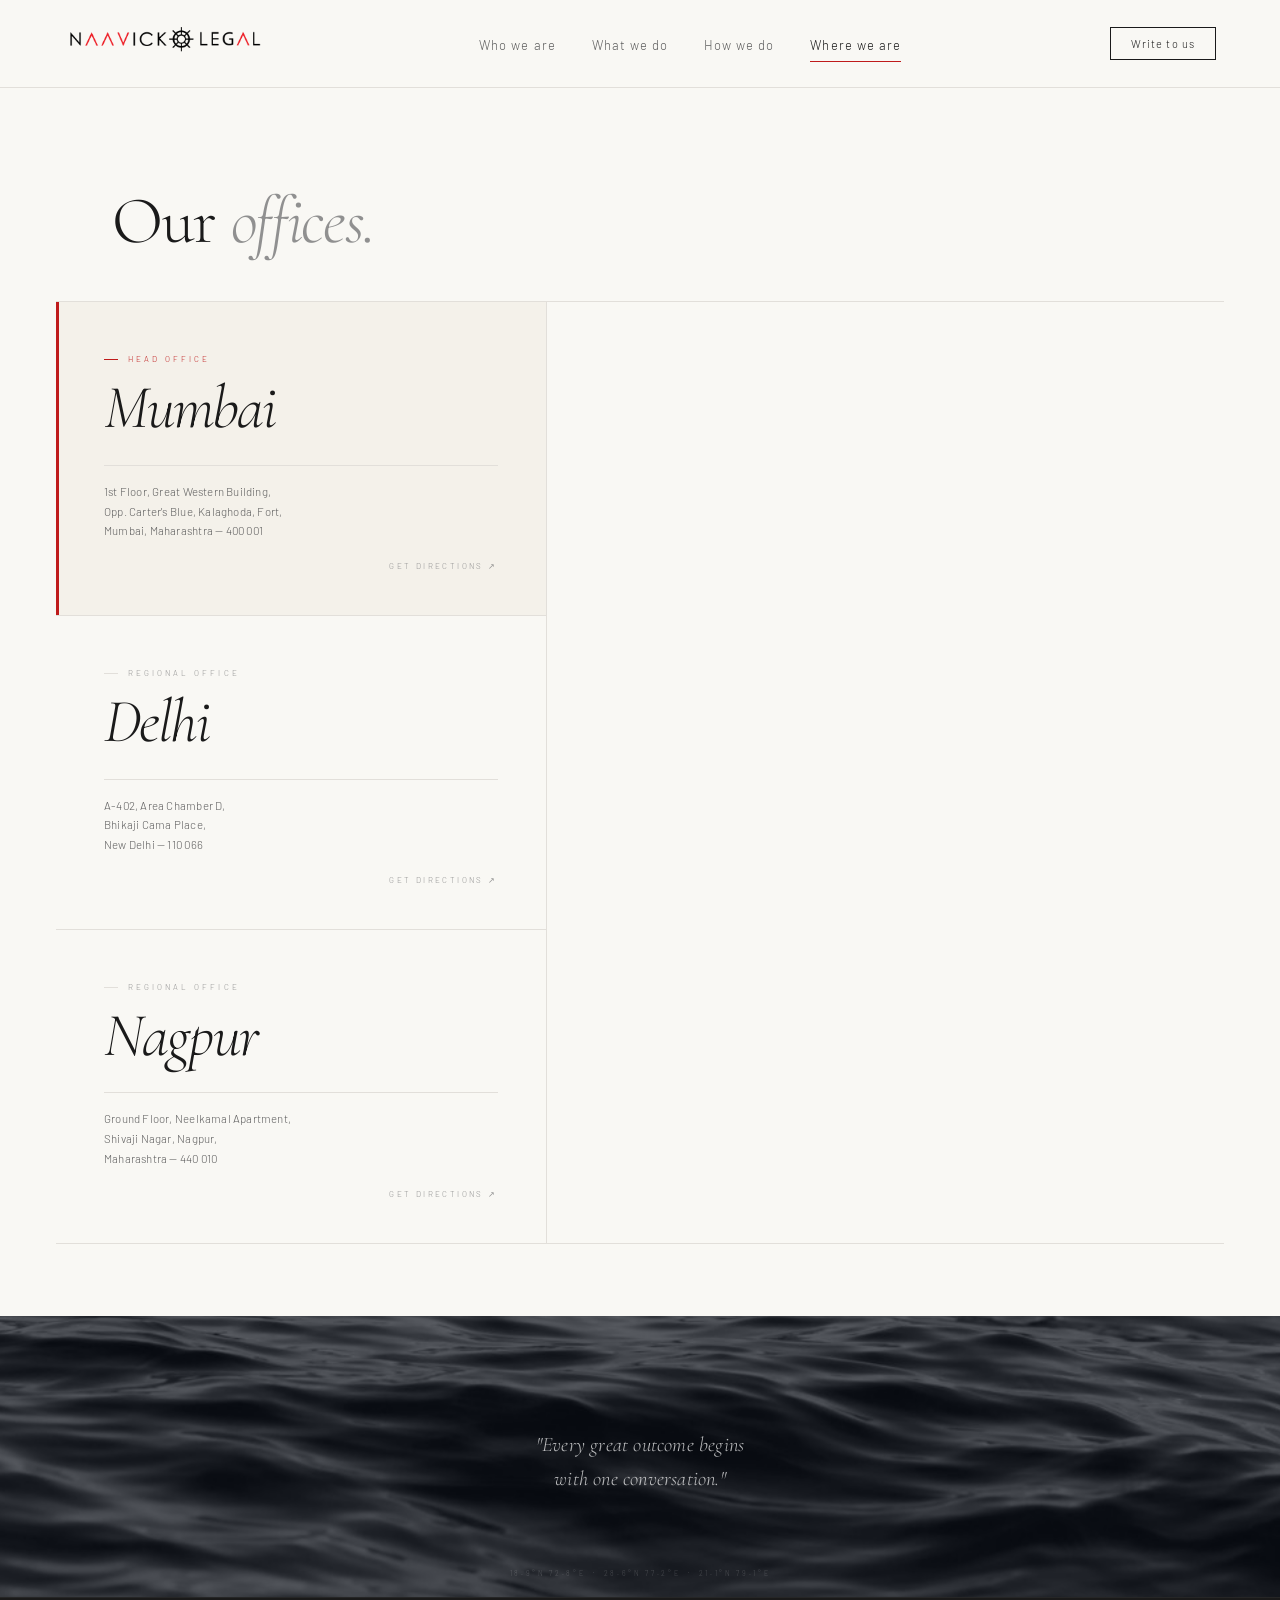
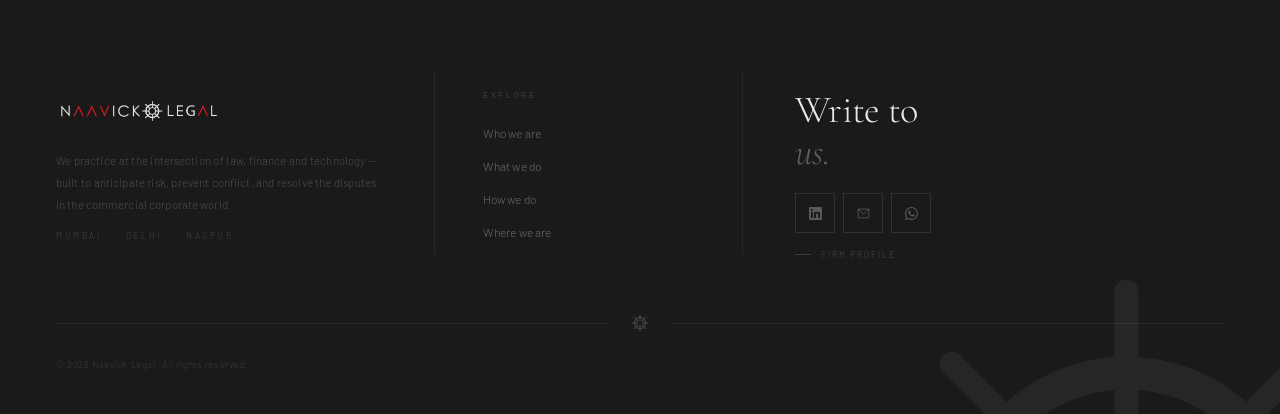
==== commit ae97524f: "Animate water background with smooth GPU-composited wave drift Co-Authored-By: Claude Sonnet 4.6 <no" ====
--- a/contact.html
+++ b/contact.html
@@ -142,12 +142,28 @@
   display:flex;align-items:center;justify-content:center;
 }
 /* water image — oversized for strong parallax travel */
+/* outer: handles JS parallax translateY only */
 .pull-close-water{
   position:absolute;
   left:0;right:0;
   top:-40%;height:180%;
   pointer-events:none;will-change:transform;
+  overflow:hidden;
+}
+/* inner: GPU-composited transform animation — no paint, no layout */
+@keyframes waterDrift{
+  0%   { transform:translate(0%,0%); }
+  25%  { transform:translate(-5%,-3%); }
+  50%  { transform:translate(-8%,-1%); }
+  75%  { transform:translate(-4%,-4%); }
+  100% { transform:translate(0%,0%); }
+}
+.pull-close-water-inner{
+  position:absolute;
+  inset:-12%;
   background:url('water texture.jpg') center center / cover no-repeat;
+  will-change:transform;
+  animation:waterDrift 52s ease-in-out infinite;
 }
 /* dark overlay so text reads over photo */
 .pull-close::after{
@@ -277,7 +293,7 @@
 
 <!-- CLOSING PULL QUOTE -->
 <section class="pull-close">
-  <div class="pull-close-water" id="pullWater" aria-hidden="true"></div>
+  <div class="pull-close-water" id="pullWater" aria-hidden="true"><div class="pull-close-water-inner"></div></div>
   <div class="pull-close-inner">
     <p class="pull-close-quote reveal">"Every great outcome begins<br>with one conversation."</p>
   </div>
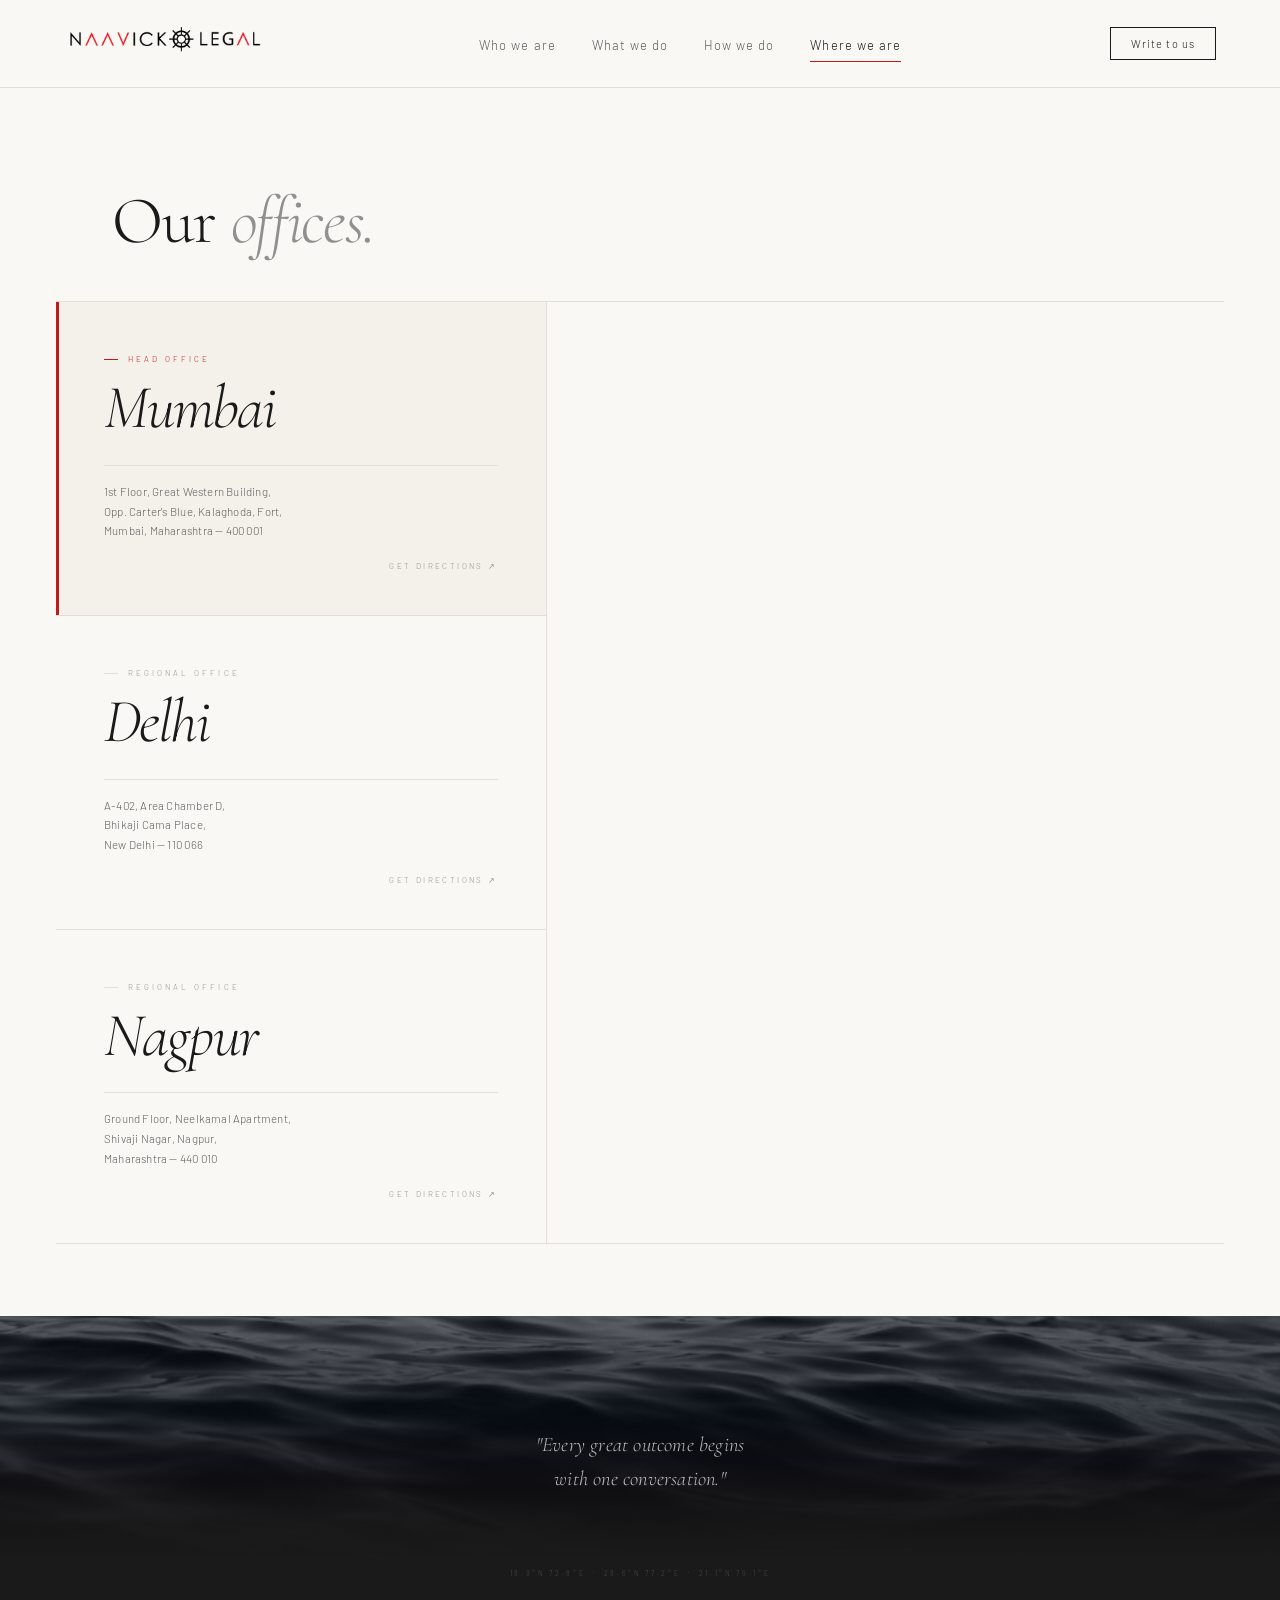
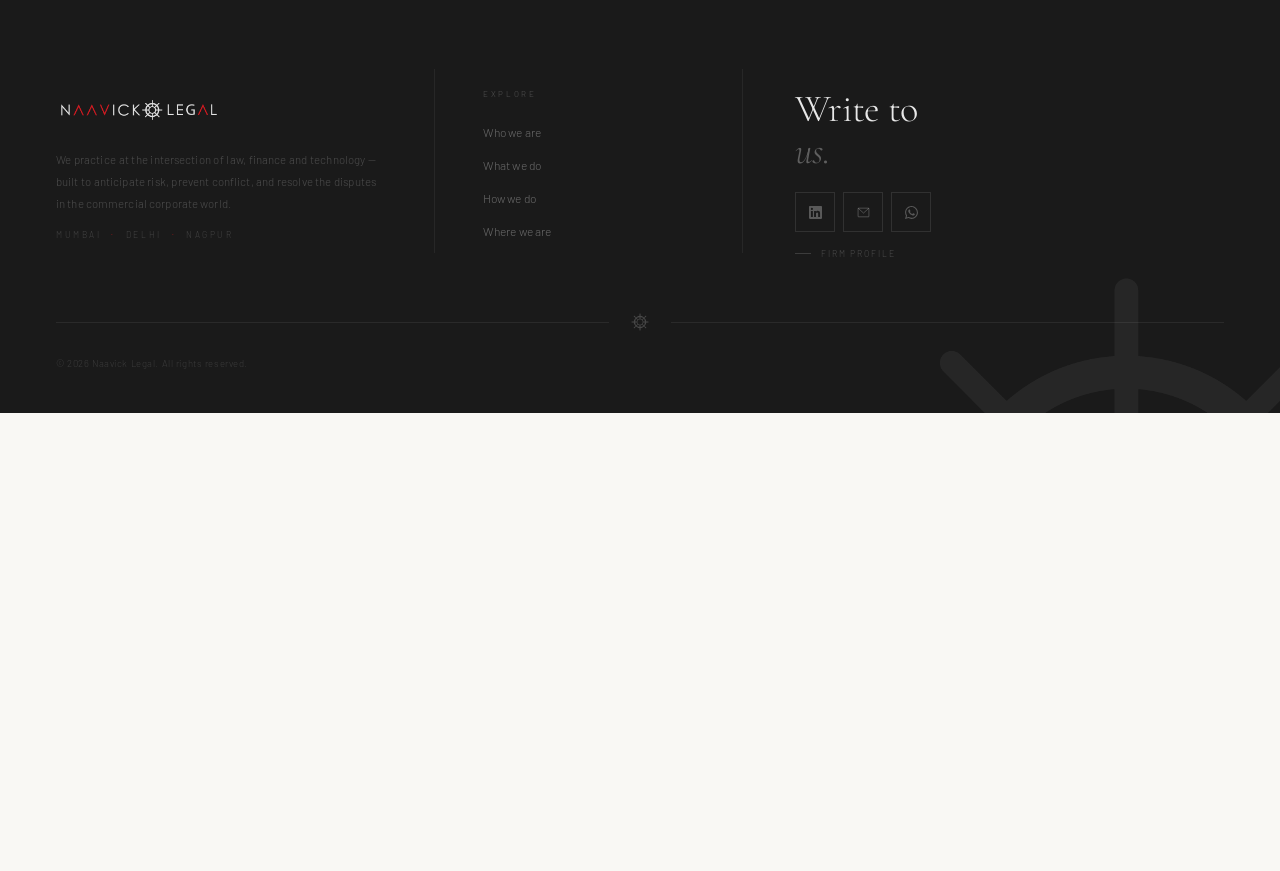
==== commit 5b13c937: "Fix wheel overflow, scroll jank, and gradient fade on contact page - Move ghost wheel z-index:2 so i" ====
--- a/contact.html
+++ b/contact.html
@@ -165,11 +165,21 @@
   will-change:transform;
   animation:waterDrift 52s ease-in-out infinite;
 }
-/* dark overlay so text reads over photo */
+/* gradient overlay — dissolves water into footer */
 .pull-close::after{
   content:'';position:absolute;inset:0;pointer-events:none;z-index:1;
-  background:rgba(4,10,20,0.58);
-}
+  background:linear-gradient(
+    to bottom,
+    rgba(4,10,20,0.55) 0%,
+    rgba(4,10,20,0.70) 35%,
+    rgba(14,14,18,0.90) 60%,
+    rgba(24,24,24,0.99) 80%,
+    #1a1a1a 88%
+  );
+}
+footer{border-top:none;}
+/* wheel must sit above gradient (z-index:1) */
+.footer-ghost-wheel{z-index:2;}
 .pull-close-inner{position:relative;z-index:2;}
 .pull-close-coords{
   position:absolute;bottom:20px;left:0;right:0;
@@ -301,7 +311,7 @@
 </section>
 
 <!-- FOOTER -->
-<footer>
+<footer style="overflow:visible;">
   <img class="footer-ghost-wheel" src="brand assets/wheel-element-white.png" aria-hidden="true" alt="">
   <div class="footer-main">
     <div class="footer-brand">
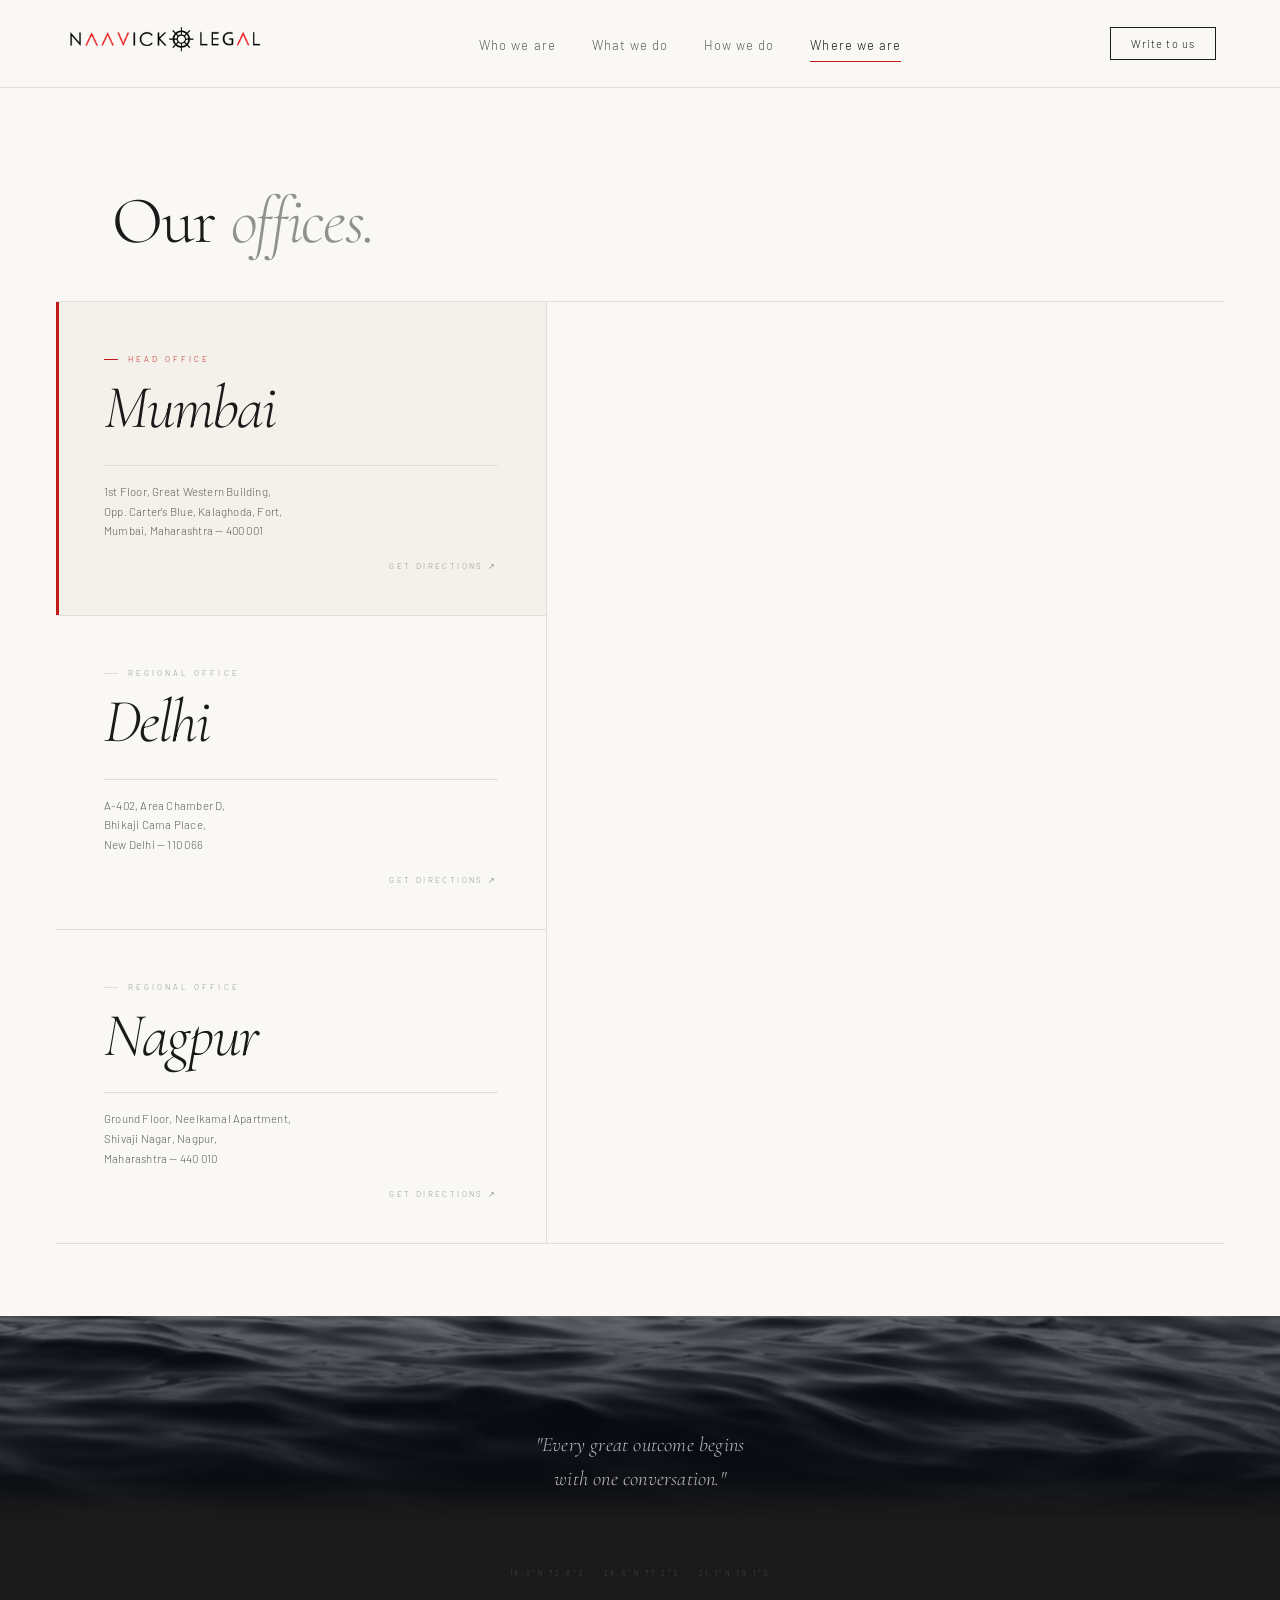
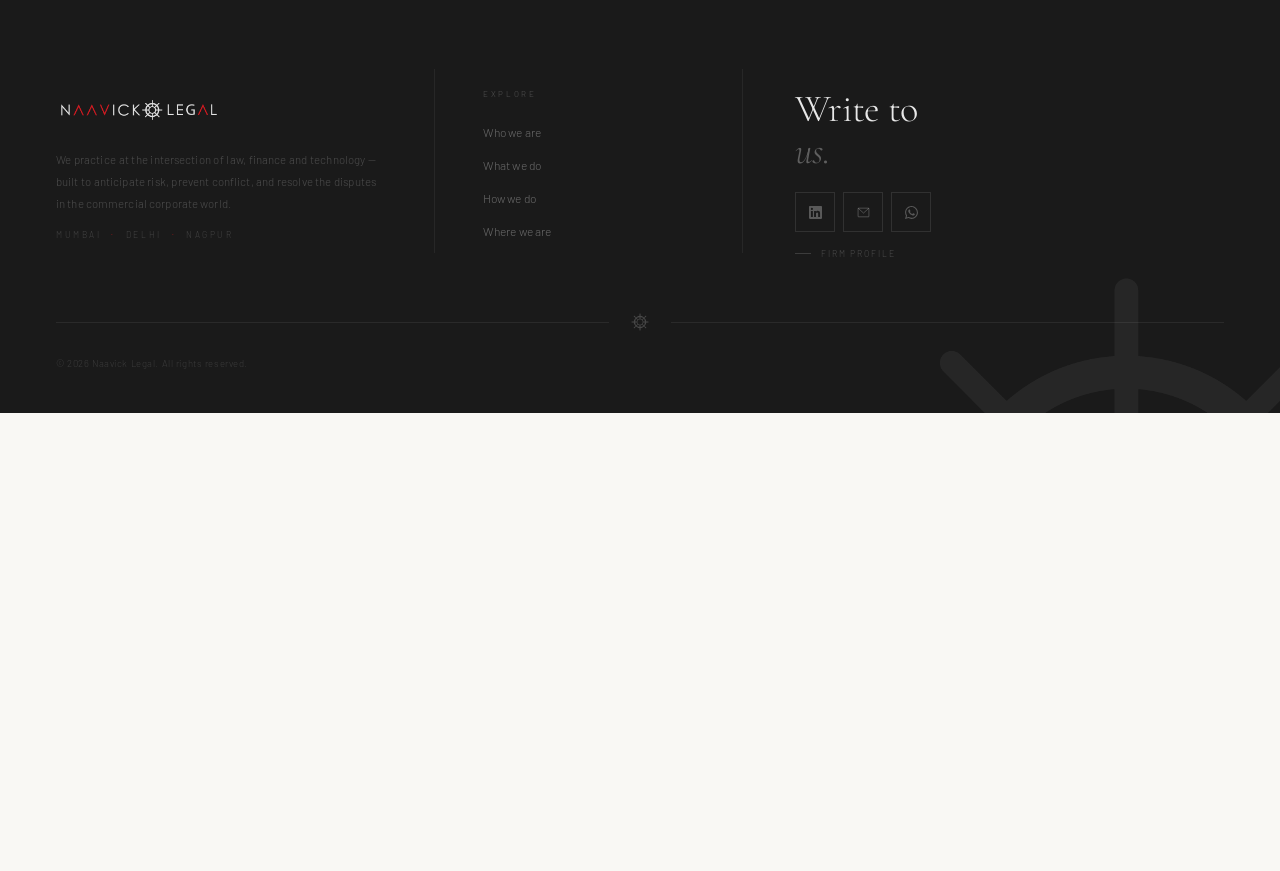
==== commit 144569a5: "B&W water, gradient merge with footer, smooth parallax - filter:grayscale(100%) on water texture - g" ====
--- a/contact.html
+++ b/contact.html
@@ -164,21 +164,20 @@
   background:url('water texture.jpg') center center / cover no-repeat;
   will-change:transform;
   animation:waterDrift 52s ease-in-out infinite;
-}
-/* gradient overlay — dissolves water into footer */
+  filter:grayscale(100%);
+}
+/* gradient merges water into footer colour */
 .pull-close::after{
   content:'';position:absolute;inset:0;pointer-events:none;z-index:1;
   background:linear-gradient(
     to bottom,
-    rgba(4,10,20,0.55) 0%,
-    rgba(4,10,20,0.70) 35%,
-    rgba(14,14,18,0.90) 60%,
-    rgba(24,24,24,0.99) 80%,
-    #1a1a1a 88%
+    rgba(4,10,20,0.50) 0%,
+    rgba(4,10,20,0.68) 38%,
+    rgba(10,12,18,0.93) 58%,
+    #1a1a1a 72%
   );
 }
 footer{border-top:none;}
-/* wheel must sit above gradient (z-index:1) */
 .footer-ghost-wheel{z-index:2;}
 .pull-close-inner{position:relative;z-index:2;}
 .pull-close-coords{
@@ -375,17 +374,21 @@
     });
   });
 
-  /* strong parallax on water photo */
+  /* parallax — RAF-throttled, no getBoundingClientRect on scroll */
   var water=document.getElementById('pullWater');
   if(water){
     var waterSec=water.closest('section');
+    var wTop=0,wH=0,vh=0,ticking=false;
+    function cacheMetrics(){wTop=waterSec.offsetTop;wH=waterSec.offsetHeight;vh=window.innerHeight;}
     function driftWater(){
-      var r=waterSec.getBoundingClientRect(),vh=window.innerHeight;
-      if(r.bottom<0||r.top>vh) return;
-      var p=(vh-r.top)/(r.height+vh);
+      var top=wTop-window.scrollY;ticking=false;
+      if(top>vh||top+wH<0) return;
+      var p=(vh-top)/(wH+vh);
       water.style.transform='translateY('+((p-0.5)*320)+'px)';
     }
-    window.addEventListener('scroll',driftWater,{passive:true});
+    cacheMetrics();
+    window.addEventListener('scroll',function(){if(!ticking){requestAnimationFrame(driftWater);ticking=true;}},{passive:true});
+    window.addEventListener('resize',cacheMetrics,{passive:true});
     driftWater();
   }
 
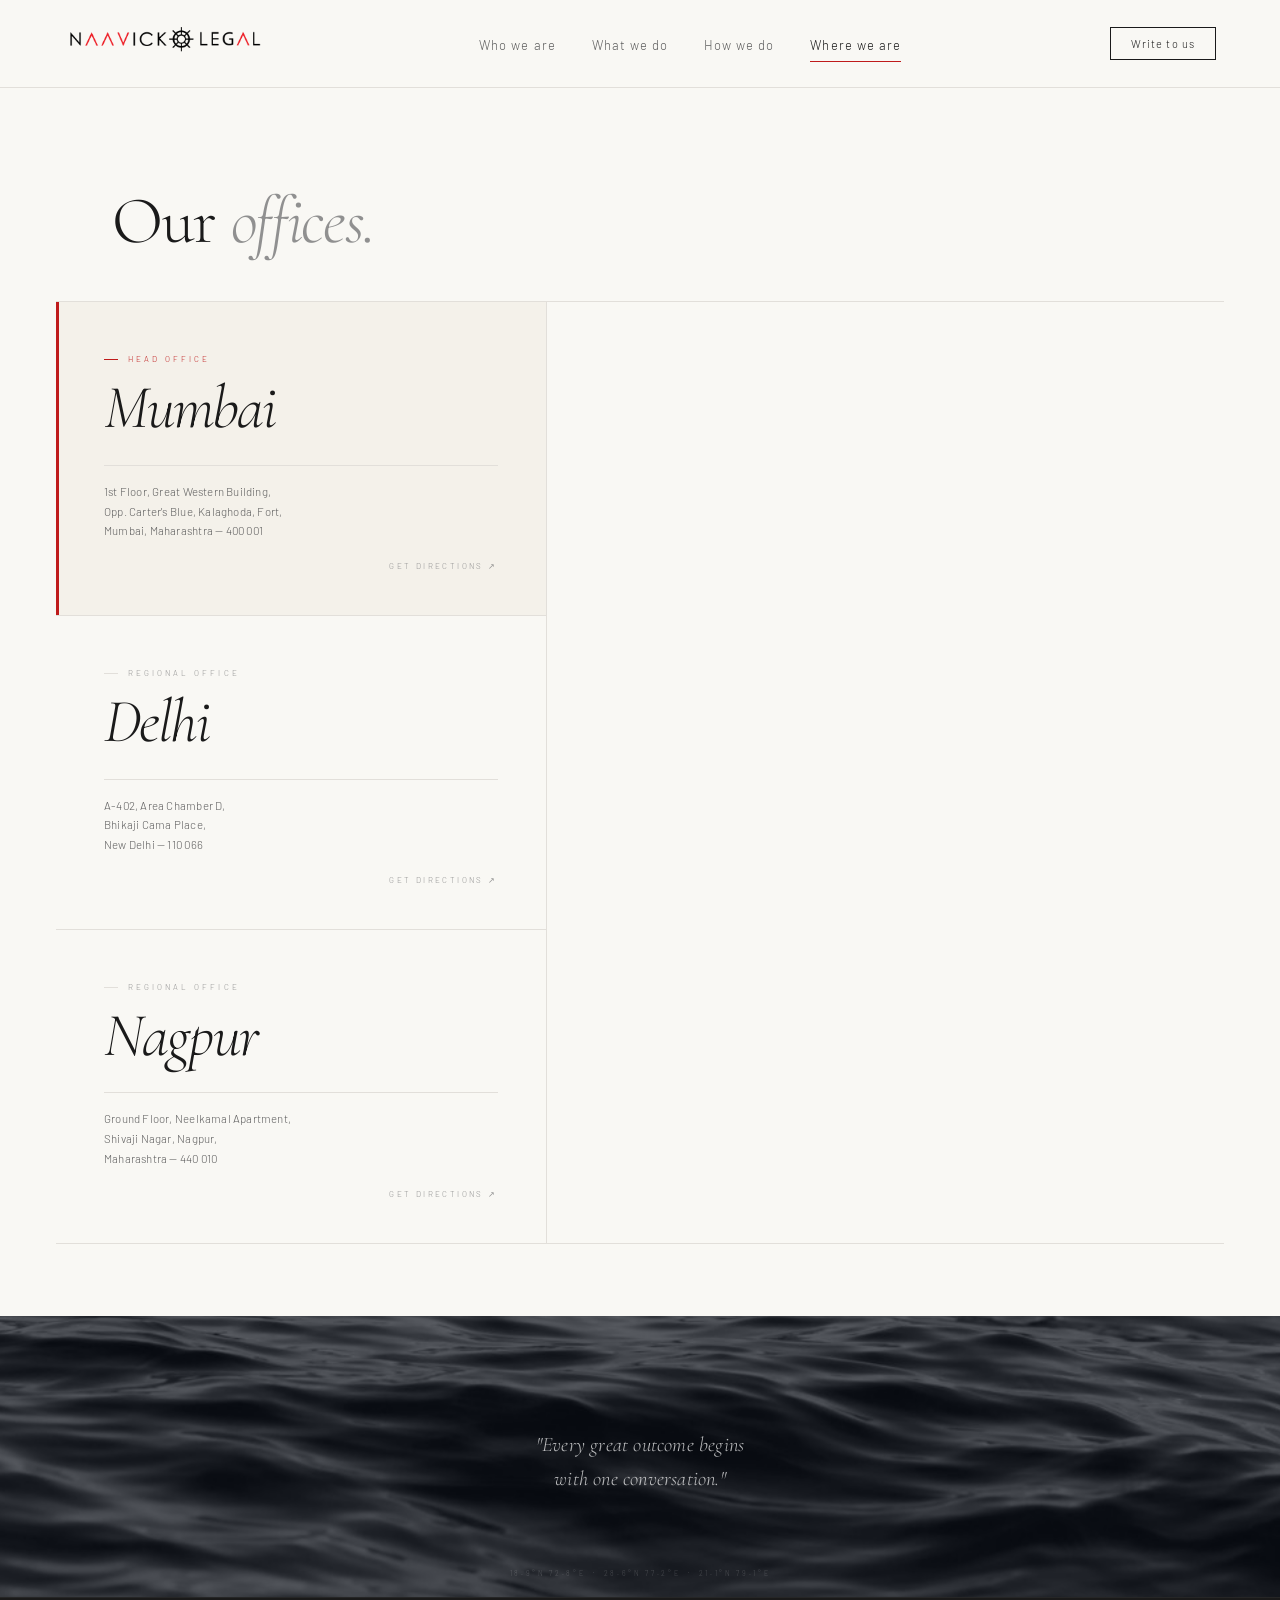
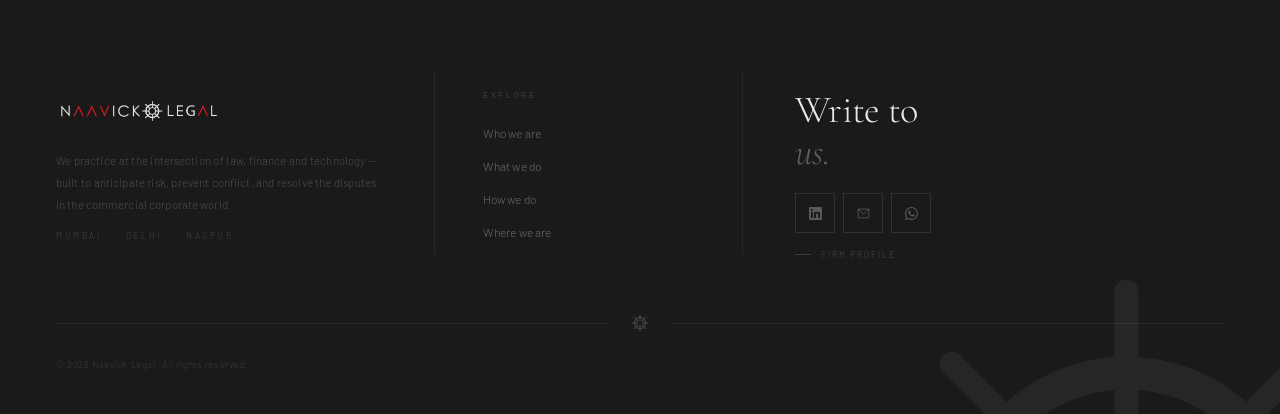
==== commit 297caf1e: "Add water parallax closing section to all pages - index.html: "Precision in law. Purpose in everythi" ====
--- a/contact.html
+++ b/contact.html
@@ -164,21 +164,12 @@
   background:url('water texture.jpg') center center / cover no-repeat;
   will-change:transform;
   animation:waterDrift 52s ease-in-out infinite;
-  filter:grayscale(100%);
-}
-/* gradient merges water into footer colour */
+}
+/* dark overlay so text reads over photo */
 .pull-close::after{
   content:'';position:absolute;inset:0;pointer-events:none;z-index:1;
-  background:linear-gradient(
-    to bottom,
-    rgba(4,10,20,0.50) 0%,
-    rgba(4,10,20,0.68) 38%,
-    rgba(10,12,18,0.93) 58%,
-    #1a1a1a 72%
-  );
-}
-footer{border-top:none;}
-.footer-ghost-wheel{z-index:2;}
+  background:rgba(4,10,20,0.58);
+}
 .pull-close-inner{position:relative;z-index:2;}
 .pull-close-coords{
   position:absolute;bottom:20px;left:0;right:0;
@@ -310,7 +301,7 @@
 </section>
 
 <!-- FOOTER -->
-<footer style="overflow:visible;">
+<footer>
   <img class="footer-ghost-wheel" src="brand assets/wheel-element-white.png" aria-hidden="true" alt="">
   <div class="footer-main">
     <div class="footer-brand">
@@ -374,21 +365,17 @@
     });
   });
 
-  /* parallax — RAF-throttled, no getBoundingClientRect on scroll */
+  /* strong parallax on water photo */
   var water=document.getElementById('pullWater');
   if(water){
     var waterSec=water.closest('section');
-    var wTop=0,wH=0,vh=0,ticking=false;
-    function cacheMetrics(){wTop=waterSec.offsetTop;wH=waterSec.offsetHeight;vh=window.innerHeight;}
     function driftWater(){
-      var top=wTop-window.scrollY;ticking=false;
-      if(top>vh||top+wH<0) return;
-      var p=(vh-top)/(wH+vh);
+      var r=waterSec.getBoundingClientRect(),vh=window.innerHeight;
+      if(r.bottom<0||r.top>vh) return;
+      var p=(vh-r.top)/(r.height+vh);
       water.style.transform='translateY('+((p-0.5)*320)+'px)';
     }
-    cacheMetrics();
-    window.addEventListener('scroll',function(){if(!ticking){requestAnimationFrame(driftWater);ticking=true;}},{passive:true});
-    window.addEventListener('resize',cacheMetrics,{passive:true});
+    window.addEventListener('scroll',driftWater,{passive:true});
     driftWater();
   }
 
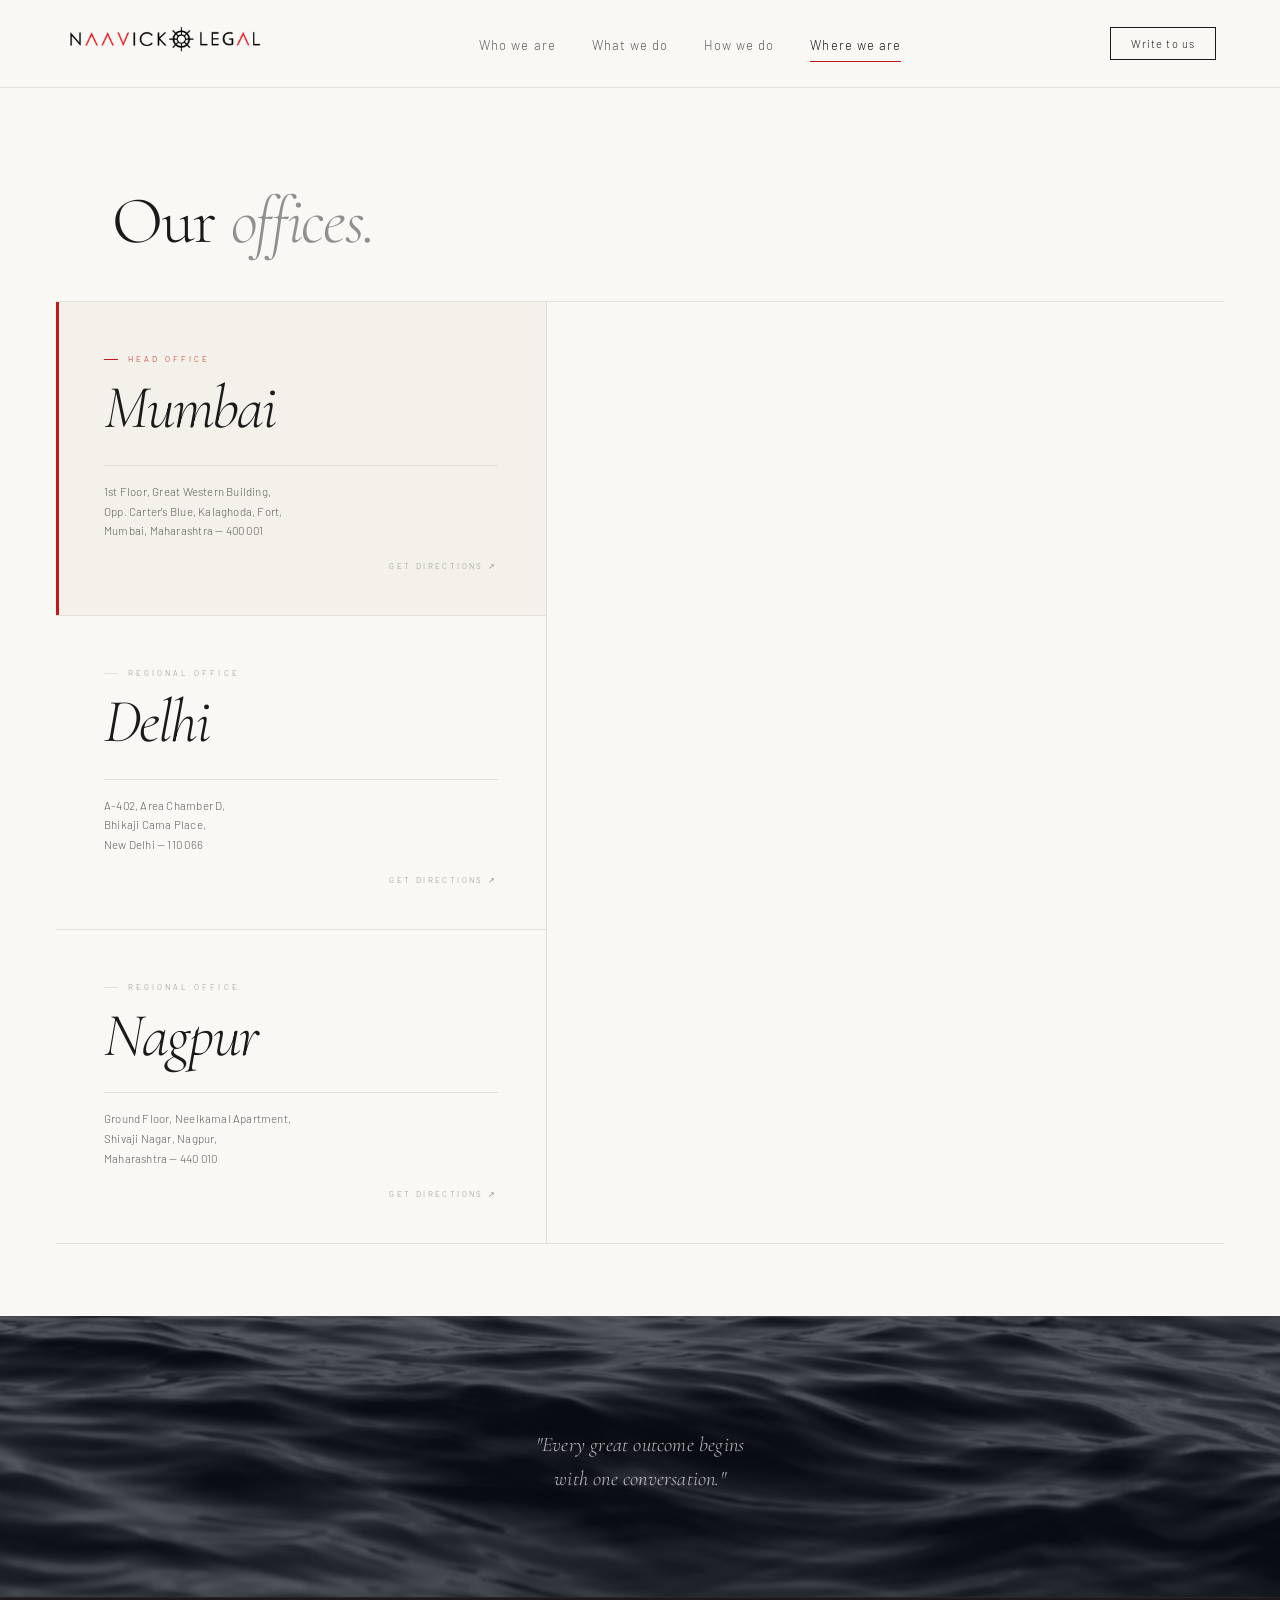
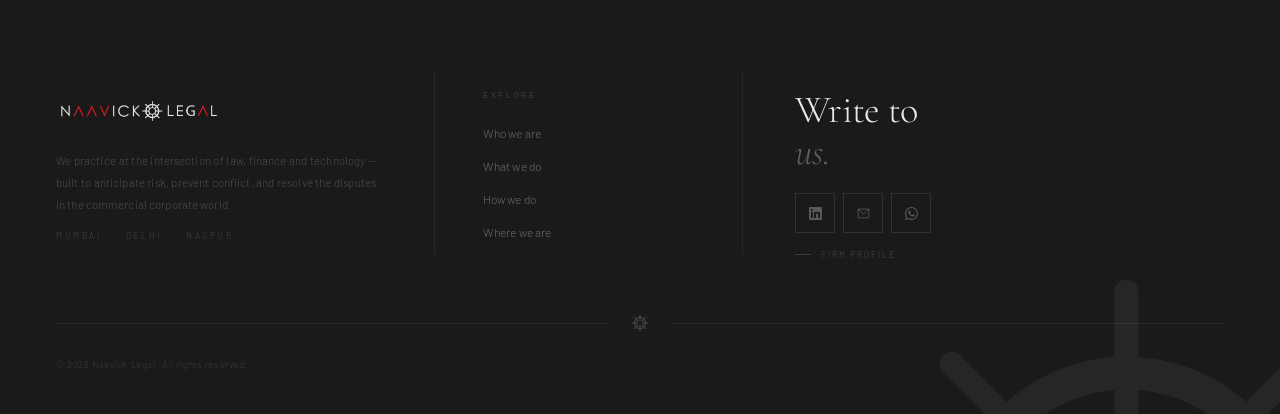
==== commit 98ffb9a2: "Add hover image cards for values section; fix map hover; remove coordinates - our-dna.html: redesign" ====
--- a/contact.html
+++ b/contact.html
@@ -297,7 +297,7 @@
   <div class="pull-close-inner">
     <p class="pull-close-quote reveal">"Every great outcome begins<br>with one conversation."</p>
   </div>
-  <span class="pull-close-coords" aria-hidden="true">18.9°N 72.8°E &nbsp;·&nbsp; 28.6°N 77.2°E &nbsp;·&nbsp; 21.1°N 79.1°E</span>
+
 </section>
 
 <!-- FOOTER -->
@@ -355,13 +355,31 @@
   /* map switching */
   var cards = document.querySelectorAll('.office-card');
   var maps  = document.querySelectorAll('.city-map');
+
+  function showMap(idx){
+    maps.forEach(function(m){m.classList.remove('active');});
+    if(maps[idx]) maps[idx].classList.add('active');
+  }
+
+  function activeIdx(){
+    for(var i=0;i<cards.length;i++){
+      if(cards[i].classList.contains('active')) return i;
+    }
+    return 0;
+  }
+
   cards.forEach(function(card,i){
+    card.addEventListener('mouseenter',function(){
+      showMap(i);
+    });
+    card.addEventListener('mouseleave',function(){
+      showMap(activeIdx());
+    });
     card.addEventListener('click',function(e){
       if(e.target.classList.contains('oc-dir')) return;
       cards.forEach(function(c){c.classList.remove('active');});
-      maps.forEach(function(m){m.classList.remove('active');});
       card.classList.add('active');
-      if(maps[i]) maps[i].classList.add('active');
+      showMap(i);
     });
   });
 
